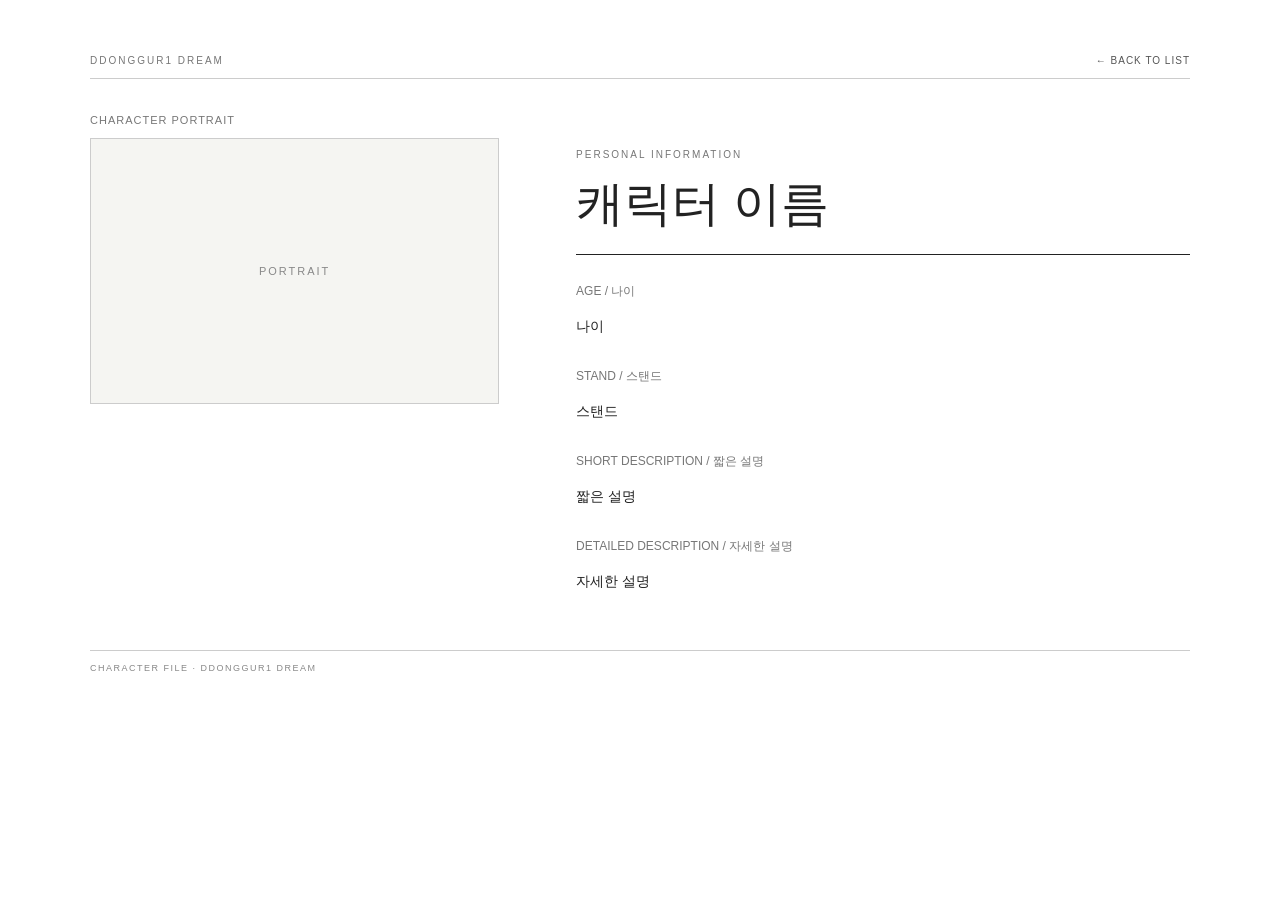
==== detail.html @ d499bb1b "Update detail.html" ====
<!DOCTYPE html>
<html lang="ko">
<head>
    <meta charset="UTF-8">
    <meta name="viewport" content="width=device-width, initial-scale=1.0">
    <title>CHARACTER PROFILE | DDONGGUR1 DREAM</title>
    <link rel="icon" type="image/png" href="favi.png">

    <!-- 상세 페이지 스타일 -->
    <style>
        /* 기본 박스 크기 설정 */
        * {
            box-sizing: border-box;
        }

        /* 페이지 기본 스타일 */
        body {
            margin: 0;
            background: #fff;
            color: #222;
            font-family: Arial, "Malgun Gothic", sans-serif;
        }

        /* 상세 페이지 전체 너비와 여백 */
        .detail-page {
            width: min(1100px, 90%);
            margin: 55px auto;
        }

        /* 상단 제목 영역 */
        .top-bar {
            display: flex;
            justify-content: space-between;
            align-items: center;
            gap: 16px;
            margin-bottom: 35px;
            padding-bottom: 12px;
            border-bottom: 1px solid #ccc;
            color: #777;
            font-size: 10px;
            letter-spacing: 2px;
        }

        /* 목록 페이지로 돌아가는 링크 */
        .back-link {
            color: #555;
            text-decoration: none;
            letter-spacing: 1px;
        }

        .back-link:hover {
            color: #000;
            text-decoration: underline;
        }

        /* 초상화와 정보의 2열 레이아웃 */
        .profile-layout {
            display: grid;
            grid-template-columns: minmax(260px, 0.8fr) minmax(0, 1.2fr);
            align-items: start;
            gap: clamp(30px, 6vw, 80px);
        }

        .portrait-area {
            min-width: 0;
        }

        .portrait-label {
            margin: 0 0 12px;
            font-size: 11px;
            color: #777;
            letter-spacing: 1px;
        }

        /* 초상화 테두리 영역 */
        .portrait-frame {
            display: flex;
            justify-content: center;
            align-items: flex-start;
            min-height: 240px;
            padding: 12px;
            border: 1px solid #ccc;
            background: #f5f5f2;
        }

        .portrait-frame img {
            display: block;
            max-width: 100%;
            max-height: 75vh;
            width: auto;
            height: auto;
            object-fit: contain;
            object-position: top center;
        }

        .portrait-placeholder {
            display: flex;
            align-items: center;
            justify-content: center;
            width: 100%;
            min-height: 240px;
            color: #888;
            font-size: 11px;
            letter-spacing: 2px;
        }

        /* 캐릭터 정보 영역 */
        .info-area {
            padding-top: 35px;
            min-width: 0;
        }

        .info-label {
            margin: 0 0 12px;
            color: #777;
            font-size: 10px;
            letter-spacing: 2px;
        }

        /* 캐릭터 이름 */
        .character-name {
            margin: 0;
            padding-bottom: 18px;
            border-bottom: 1px solid #222;
            font-size: clamp(30px, 5vw, 48px);
            font-weight: normal;
            overflow-wrap: anywhere;
        }

        /* 정보 항목별 간격 */
        .info-section {
            margin-top: 28px;
        }

        .info-section h2 {
            margin: 0 0 12px;
            font-size: 12px;
            font-weight: normal;
            color: #777;
        }

        .info-section p {
            margin: 0;
            font-size: 14px;
            line-height: 2;
            white-space: pre-wrap;
            overflow-wrap: anywhere;
        }

        /* 페이지 하단 문구 */
        .bottom-note {
            margin-top: 55px;
            padding-top: 12px;
            border-top: 1px solid #ccc;
            color: #888;
            font-size: 9px;
            letter-spacing: 1.5px;
        }

        /* 모바일 화면 대응 */
        @media (max-width: 650px) {
            .detail-page {
                margin: 28px auto;
            }

            .profile-layout {
                grid-template-columns: 1fr;
                gap: 28px;
            }

            .portrait-frame {
                min-height: 180px;
            }

            .portrait-frame img {
                max-height: 70vh;
            }

            .info-area {
                padding-top: 0;
            }

            .info-section {
                margin-top: 22px;
            }
        }
    </style>
</head>
<body>
    <!-- 상세 프로필 페이지 본문 -->
    <main class="detail-page">
        <!-- 상단 제목과 목록 복귀 링크 -->
        <header class="top-bar">
            <span>DDONGGUR1 DREAM</span>
            <a class="back-link" href="index.html">← BACK TO LIST</a>
        </header>

        <!-- 초상화와 인적 사항 배치 -->
        <div class="profile-layout">
            <!-- 왼쪽: 캐릭터 초상화 -->
            <section class="portrait-area">
                <p class="portrait-label">CHARACTER PORTRAIT</p>
                <div class="portrait-frame" id="portrait-frame">
                    <div class="portrait-placeholder">PORTRAIT</div>
                </div>
            </section>

            <!-- 오른쪽: 캐릭터 정보 -->
            <section class="info-area">
                <p class="info-label">PERSONAL INFORMATION</p>
                <h1 class="character-name" id="character-name">캐릭터 이름</h1>

                <div class="info-section">
                    <!-- 나이 정보 -->
                    <h2>AGE / 나이</h2>
                    <p id="character-age">나이</p>
                </div>

                <div class="info-section">
                    <!-- 스탠드 정보 -->
                    <h2>STAND / 스탠드</h2>
                    <p id="character-stand">스탠드</p>
                </div>

                <div class="info-section">
                    <!-- 짧은 설명 -->
                    <h2>SHORT DESCRIPTION / 짧은 설명</h2>
                    <p id="character-intro">짧은 설명</p>
                </div>

                <div class="info-section">
                    <!-- 자세한 설명 -->
                    <h2>DETAILED DESCRIPTION / 자세한 설명</h2>
                    <p id="character-description">자세한 설명</p>
                </div>
            </section>
        </div>

        <!-- 페이지 하단 표기 -->
        <footer class="bottom-note">CHARACTER FILE · DDONGGUR1 DREAM</footer>
    </main>

    <!-- 캐릭터 데이터와 상세 페이지 표시 로직 -->
    <script src="characters.js"></script>
    <script>
        // URL에서 표시할 캐릭터 ID 확인
        const params = new URLSearchParams(window.location.search);
        const characterId = params.get("id");
        const character = characters.find(item => item.id === characterId);

        // 화면 요소 연결
        const nameElement = document.getElementById("character-name");
        const ageElement = document.getElementById("character-age");
        const standElement = document.getElementById("character-stand");
        const introElement = document.getElementById("character-intro");
        const descriptionElement = document.getElementById("character-description");
        const portraitFrame = document.getElementById("portrait-frame");

        // 캐릭터 정보가 존재하면 화면에 표시
        if (character) {
            document.title = `${character.name} | DDONGGUR1 DREAM`;
            nameElement.textContent = character.name;
            ageElement.textContent = character.age || "나이 미등록";
            standElement.textContent = character.stand || "스탠드 미등록";
            introElement.textContent = character.intro || "짧은 설명이 등록되지 않았습니다.";
            descriptionElement.textContent = character.description || "자세한 설명이 등록되지 않았습니다.";

            // 초상화 이미지 생성 및 로드 실패 처리
            if (character.photo) {
                const image = document.createElement("img");
                image.src = character.photo;
                image.alt = `${character.name}의 초상화`;

                image.addEventListener("error", () => {
                    portraitFrame.replaceChildren();
                    const placeholder = document.createElement("div");
                    placeholder.className = "portrait-placeholder";
                    placeholder.textContent = "IMAGE NOT FOUND";
                    portraitFrame.appendChild(placeholder);
                });

                portraitFrame.replaceChildren(image);
            }
        // 해당 ID의 캐릭터가 없을 때 안내 표시
        else {
            nameElement.textContent = "캐릭터를 찾을 수 없습니다.";
            ageElement.textContent = "";
            standElement.textContent = "";
            introElement.textContent = "";
            descriptionElement.textContent = "목록 페이지에서 캐릭터를 선택해 다시 들어와 주세요.";
        }
    </script>
</body>
</html>
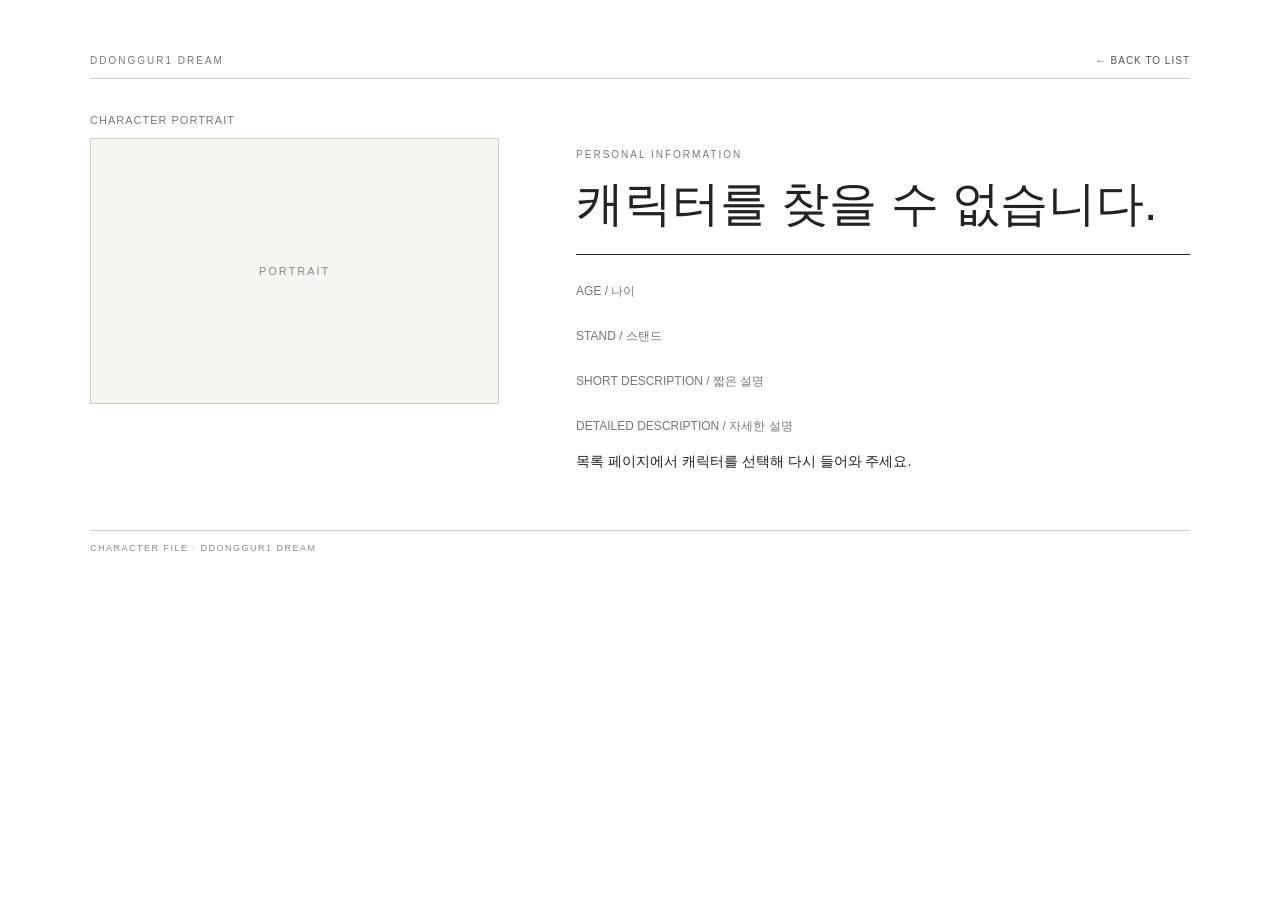
==== commit e34e71f6: "Add files via upload" ====
--- a/detail.html
+++ b/detail.html
@@ -4,16 +4,11 @@
     <meta charset="UTF-8">
     <meta name="viewport" content="width=device-width, initial-scale=1.0">
     <title>CHARACTER PROFILE | DDONGGUR1 DREAM</title>
-    <link rel="icon" type="image/png" href="favi.png">
-
-    <!-- 상세 페이지 스타일 -->
     <style>
-        /* 기본 박스 크기 설정 */
         * {
             box-sizing: border-box;
         }
 
-        /* 페이지 기본 스타일 */
         body {
             margin: 0;
             background: #fff;
@@ -21,13 +16,11 @@
             font-family: Arial, "Malgun Gothic", sans-serif;
         }
 
-        /* 상세 페이지 전체 너비와 여백 */
         .detail-page {
             width: min(1100px, 90%);
             margin: 55px auto;
         }
 
-        /* 상단 제목 영역 */
         .top-bar {
             display: flex;
             justify-content: space-between;
@@ -41,7 +34,6 @@
             letter-spacing: 2px;
         }
 
-        /* 목록 페이지로 돌아가는 링크 */
         .back-link {
             color: #555;
             text-decoration: none;
@@ -53,7 +45,6 @@
             text-decoration: underline;
         }
 
-        /* 초상화와 정보의 2열 레이아웃 */
         .profile-layout {
             display: grid;
             grid-template-columns: minmax(260px, 0.8fr) minmax(0, 1.2fr);
@@ -72,7 +63,6 @@
             letter-spacing: 1px;
         }
 
-        /* 초상화 테두리 영역 */
         .portrait-frame {
             display: flex;
             justify-content: center;
@@ -104,7 +94,6 @@
             letter-spacing: 2px;
         }
 
-        /* 캐릭터 정보 영역 */
         .info-area {
             padding-top: 35px;
             min-width: 0;
@@ -117,7 +106,6 @@
             letter-spacing: 2px;
         }
 
-        /* 캐릭터 이름 */
         .character-name {
             margin: 0;
             padding-bottom: 18px;
@@ -127,7 +115,6 @@
             overflow-wrap: anywhere;
         }
 
-        /* 정보 항목별 간격 */
         .info-section {
             margin-top: 28px;
         }
@@ -147,7 +134,6 @@
             overflow-wrap: anywhere;
         }
 
-        /* 페이지 하단 문구 */
         .bottom-note {
             margin-top: 55px;
             padding-top: 12px;
@@ -157,7 +143,6 @@
             letter-spacing: 1.5px;
         }
 
-        /* 모바일 화면 대응 */
         @media (max-width: 650px) {
             .detail-page {
                 margin: 28px auto;
@@ -187,17 +172,13 @@
     </style>
 </head>
 <body>
-    <!-- 상세 프로필 페이지 본문 -->
     <main class="detail-page">
-        <!-- 상단 제목과 목록 복귀 링크 -->
         <header class="top-bar">
             <span>DDONGGUR1 DREAM</span>
             <a class="back-link" href="index.html">← BACK TO LIST</a>
         </header>
 
-        <!-- 초상화와 인적 사항 배치 -->
         <div class="profile-layout">
-            <!-- 왼쪽: 캐릭터 초상화 -->
             <section class="portrait-area">
                 <p class="portrait-label">CHARACTER PORTRAIT</p>
                 <div class="portrait-frame" id="portrait-frame">
@@ -205,50 +186,41 @@
                 </div>
             </section>
 
-            <!-- 오른쪽: 캐릭터 정보 -->
             <section class="info-area">
                 <p class="info-label">PERSONAL INFORMATION</p>
                 <h1 class="character-name" id="character-name">캐릭터 이름</h1>
 
                 <div class="info-section">
-                    <!-- 나이 정보 -->
                     <h2>AGE / 나이</h2>
                     <p id="character-age">나이</p>
                 </div>
 
                 <div class="info-section">
-                    <!-- 스탠드 정보 -->
                     <h2>STAND / 스탠드</h2>
                     <p id="character-stand">스탠드</p>
                 </div>
 
                 <div class="info-section">
-                    <!-- 짧은 설명 -->
                     <h2>SHORT DESCRIPTION / 짧은 설명</h2>
                     <p id="character-intro">짧은 설명</p>
                 </div>
 
                 <div class="info-section">
-                    <!-- 자세한 설명 -->
                     <h2>DETAILED DESCRIPTION / 자세한 설명</h2>
                     <p id="character-description">자세한 설명</p>
                 </div>
             </section>
         </div>
 
-        <!-- 페이지 하단 표기 -->
         <footer class="bottom-note">CHARACTER FILE · DDONGGUR1 DREAM</footer>
     </main>
 
-    <!-- 캐릭터 데이터와 상세 페이지 표시 로직 -->
     <script src="characters.js"></script>
     <script>
-        // URL에서 표시할 캐릭터 ID 확인
         const params = new URLSearchParams(window.location.search);
         const characterId = params.get("id");
         const character = characters.find(item => item.id === characterId);
 
-        // 화면 요소 연결
         const nameElement = document.getElementById("character-name");
         const ageElement = document.getElementById("character-age");
         const standElement = document.getElementById("character-stand");
@@ -256,7 +228,6 @@
         const descriptionElement = document.getElementById("character-description");
         const portraitFrame = document.getElementById("portrait-frame");
 
-        // 캐릭터 정보가 존재하면 화면에 표시
         if (character) {
             document.title = `${character.name} | DDONGGUR1 DREAM`;
             nameElement.textContent = character.name;
@@ -265,7 +236,6 @@
             introElement.textContent = character.intro || "짧은 설명이 등록되지 않았습니다.";
             descriptionElement.textContent = character.description || "자세한 설명이 등록되지 않았습니다.";
 
-            // 초상화 이미지 생성 및 로드 실패 처리
             if (character.photo) {
                 const image = document.createElement("img");
                 image.src = character.photo;
@@ -281,8 +251,7 @@
 
                 portraitFrame.replaceChildren(image);
             }
-        // 해당 ID의 캐릭터가 없을 때 안내 표시
-        else {
+        } else {
             nameElement.textContent = "캐릭터를 찾을 수 없습니다.";
             ageElement.textContent = "";
             standElement.textContent = "";
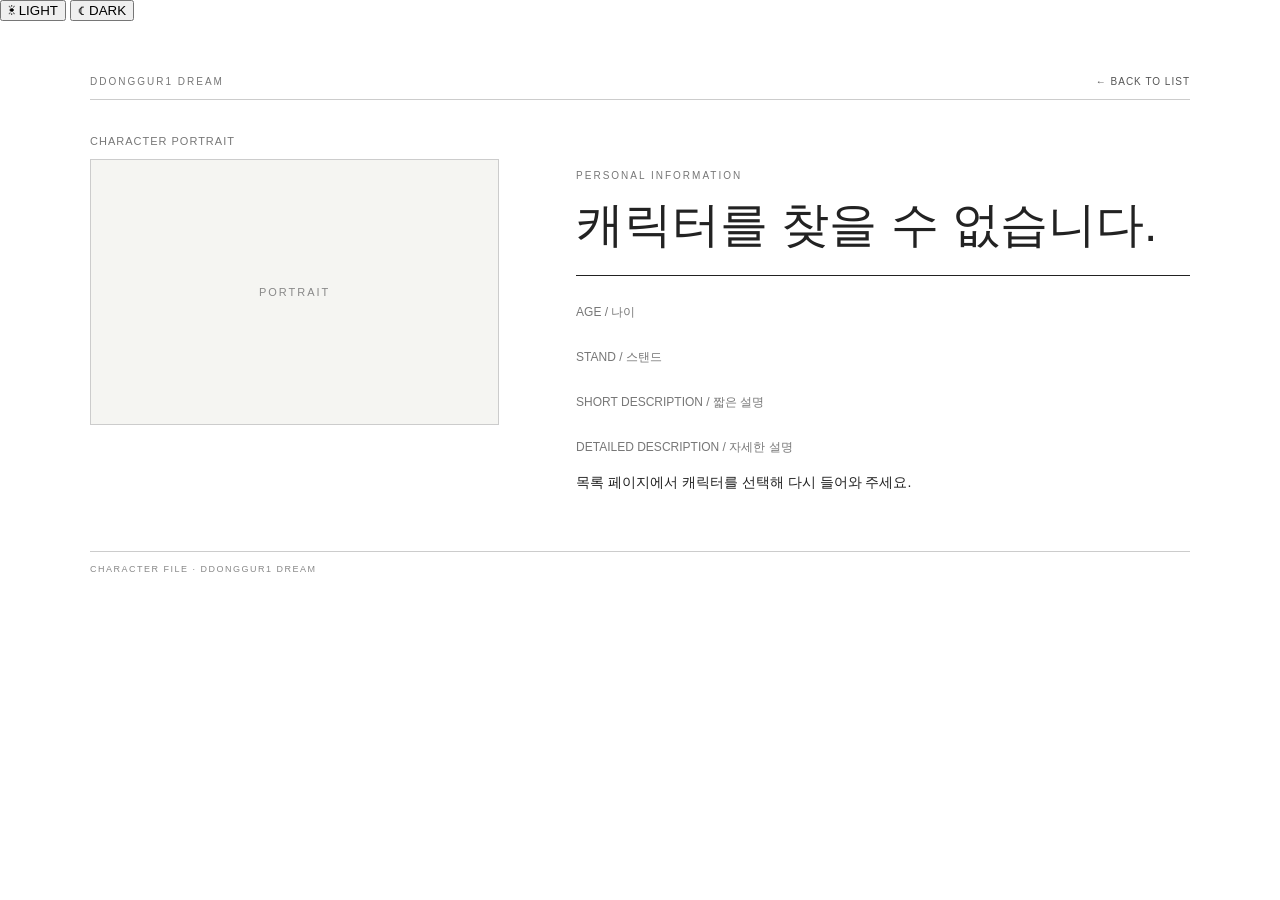
==== commit 0727c700: "Update detail.html" ====
--- a/detail.html
+++ b/detail.html
@@ -1,6 +1,7 @@
 <!DOCTYPE html>
 <html lang="ko">
 <head>
+    <link rel="icon" type="image/png" href="favicon.png">
     <meta charset="UTF-8">
     <meta name="viewport" content="width=device-width, initial-scale=1.0">
     <title>CHARACTER PROFILE | DDONGGUR1 DREAM</title>
@@ -169,9 +170,35 @@
                 margin-top: 22px;
             }
         }
+                .motif-link-area {
+            margin-top: 35px;
+            text-align: right;
+        }
+
+        .motif-link {
+            display: inline-block;
+            padding: 14px 20px;
+            border: 1px solid #222;
+            color: #222;
+            text-decoration: none;
+            font-size: 11px;
+            letter-spacing: 2px;
+            transition: background 0.2s, color 0.2s;
+        }
+
+        .motif-link:hover {
+            background: #222;
+            color: #fff;
+        }
     </style>
 </head>
 <body>
+    
+<div class="theme-toggle">
+    <button type="button" data-theme="light">☀ LIGHT</button>
+    <button type="button" data-theme="dark">☾ DARK</button>
+</div>
+
     <main class="detail-page">
         <header class="top-bar">
             <span>DDONGGUR1 DREAM</span>
@@ -212,6 +239,11 @@
             </section>
         </div>
 
+                <div class="motif-link-area" id="motif-link-area" hidden>
+            <a class="motif-link" id="motif-link" href="motif.html">
+                VIEW MOTIF →
+            </a>
+        </div>
         <footer class="bottom-note">CHARACTER FILE · DDONGGUR1 DREAM</footer>
     </main>
 
@@ -227,9 +259,13 @@
         const introElement = document.getElementById("character-intro");
         const descriptionElement = document.getElementById("character-description");
         const portraitFrame = document.getElementById("portrait-frame");
+        const motifLinkArea = document.getElementById("motif-link-area");
+        const motifLink = document.getElementById("motif-link");
 
         if (character) {
             document.title = `${character.name} | DDONGGUR1 DREAM`;
+            motifLinkArea.hidden = false;
+            motifLink.href = `motif.html?id=${encodeURIComponent(character.id)}`;
             nameElement.textContent = character.name;
             ageElement.textContent = character.age || "나이 미등록";
             standElement.textContent = character.stand || "스탠드 미등록";
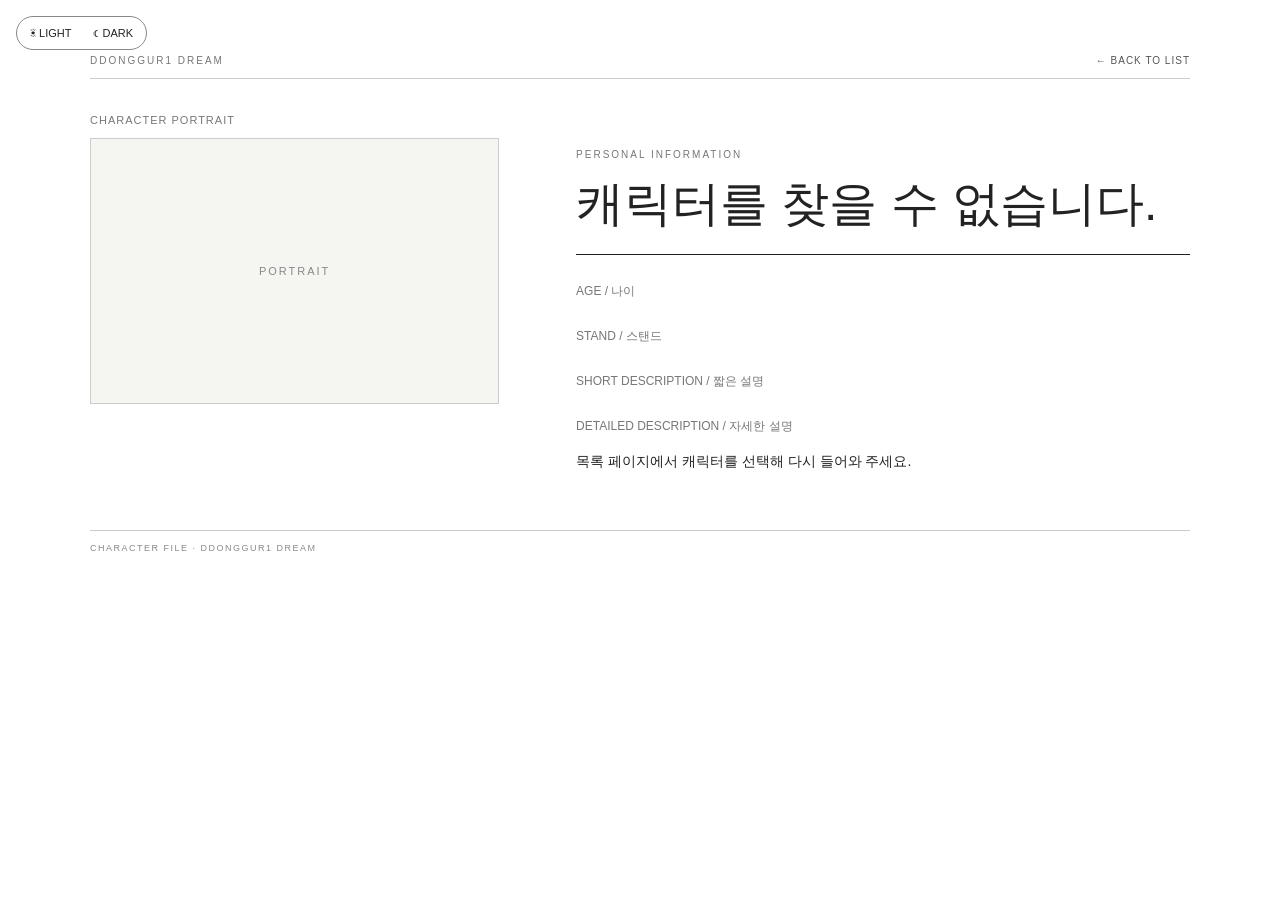
==== commit 659f994f: "Update detail.html" ====
--- a/detail.html
+++ b/detail.html
@@ -1,5 +1,8 @@
 <!DOCTYPE html>
 <html lang="ko">
+    
+<link rel="stylesheet" href="theme.css">
+
 <head>
     <link rel="icon" type="image/png" href="favicon.png">
     <meta charset="UTF-8">
--- a/theme.css
+++ b/theme.css
@@ -0,0 +1,132 @@
+
+/* 공통 테마 버튼 */
+.theme-toggle {
+    position: fixed;
+    top: 16px;
+    left: 16px;
+    z-index: 9999;
+    display: flex;
+    gap: 4px;
+    padding: 4px;
+    border: 1px solid #888;
+    border-radius: 20px;
+    background: #fff;
+    color: #222;
+    font: inherit;
+    font-size: 11px;
+}
+
+.theme-toggle button {
+    padding: 6px 9px;
+    border: 0;
+    border-radius: 16px;
+    background: transparent;
+    color: inherit;
+    font: inherit;
+    cursor: pointer;
+}
+
+.theme-toggle button.active {
+    background: #222;
+    color: #fff;
+}
+
+/* 디테일 페이지 다크모드 */
+body.dark-mode {
+    background: #171717;
+    color: #eee;
+}
+
+body.dark-mode .top-bar,
+body.dark-mode .bottom-note {
+    border-color: #555;
+}
+
+body.dark-mode .back-link {
+    color: #bbb;
+}
+
+body.dark-mode .back-link:hover {
+    color: #fff;
+}
+
+body.dark-mode .portrait-label,
+body.dark-mode .info-label,
+body.dark-mode .info-section h2,
+body.dark-mode .bottom-note {
+    color: #aaa;
+}
+
+body.dark-mode .portrait-frame {
+    background: #292929;
+    border-color: #555;
+}
+
+body.dark-mode .character-name {
+    border-color: #777;
+}
+
+body.dark-mode .motif-link {
+    color: #eee;
+    border-color: #aaa;
+}
+
+body.dark-mode .motif-link:hover {
+    background: #eee;
+    color: #222;
+}
+
+/* 모티브 페이지 라이트모드 */
+body:not(.dark-mode) .cover {
+    background: linear-gradient(transparent, #fff), #e5e5e5;
+    border-color: #ddd;
+}
+
+body:not(.dark-mode) .avatar {
+    background: #eee;
+    border-color: #bbb;
+}
+
+body:not(.dark-mode) .subname,
+body:not(.dark-mode) .back,
+body:not(.dark-mode) .item p,
+body:not(.dark-mode) .footer {
+    color: #666;
+}
+
+body:not(.dark-mode) .back:hover {
+    color: #000;
+}
+
+body:not(.dark-mode) .item img {
+    background: #eee;
+}
+
+body:not(.dark-mode) .music-card {
+    background: linear-gradient(transparent, #eee), #d8d8d8;
+    color: #222;
+}
+
+body:not(.dark-mode) .music-card p {
+    color: #444;
+}
+
+body:not(.dark-mode) .tags {
+    color: #65658d;
+}
+
+body:not(.dark-mode) .footer {
+    border-color: #ddd;
+}
+
+/* 다크모드 버튼 */
+body.dark-mode .theme-toggle {
+    background: #222;
+    color: #eee;
+    border-color: #777;
+}
+
+body.dark-mode .theme-toggle button.active {
+    background: #eee;
+    color: #222;
+}
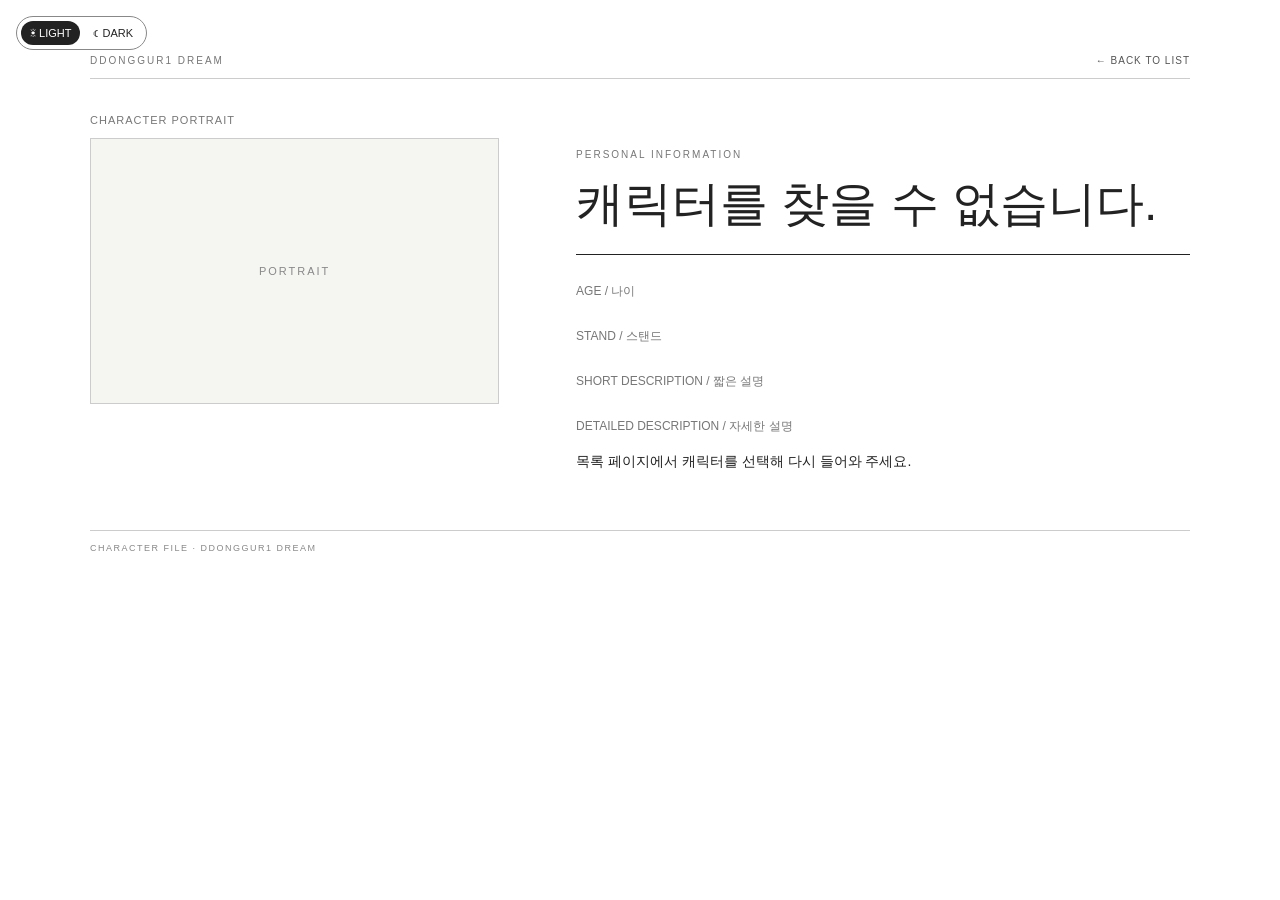
==== commit 97574473: "Update detail.html" ====
--- a/detail.html
+++ b/detail.html
@@ -196,7 +196,7 @@
     </style>
 </head>
 <body>
-    
+
 <div class="theme-toggle">
     <button type="button" data-theme="light">☀ LIGHT</button>
     <button type="button" data-theme="dark">☾ DARK</button>
@@ -298,5 +298,7 @@
             descriptionElement.textContent = "목록 페이지에서 캐릭터를 선택해 다시 들어와 주세요.";
         }
     </script>
+<script src="characters.js"></script>
+<script src="theme.js"></script>
 </body>
 </html>
